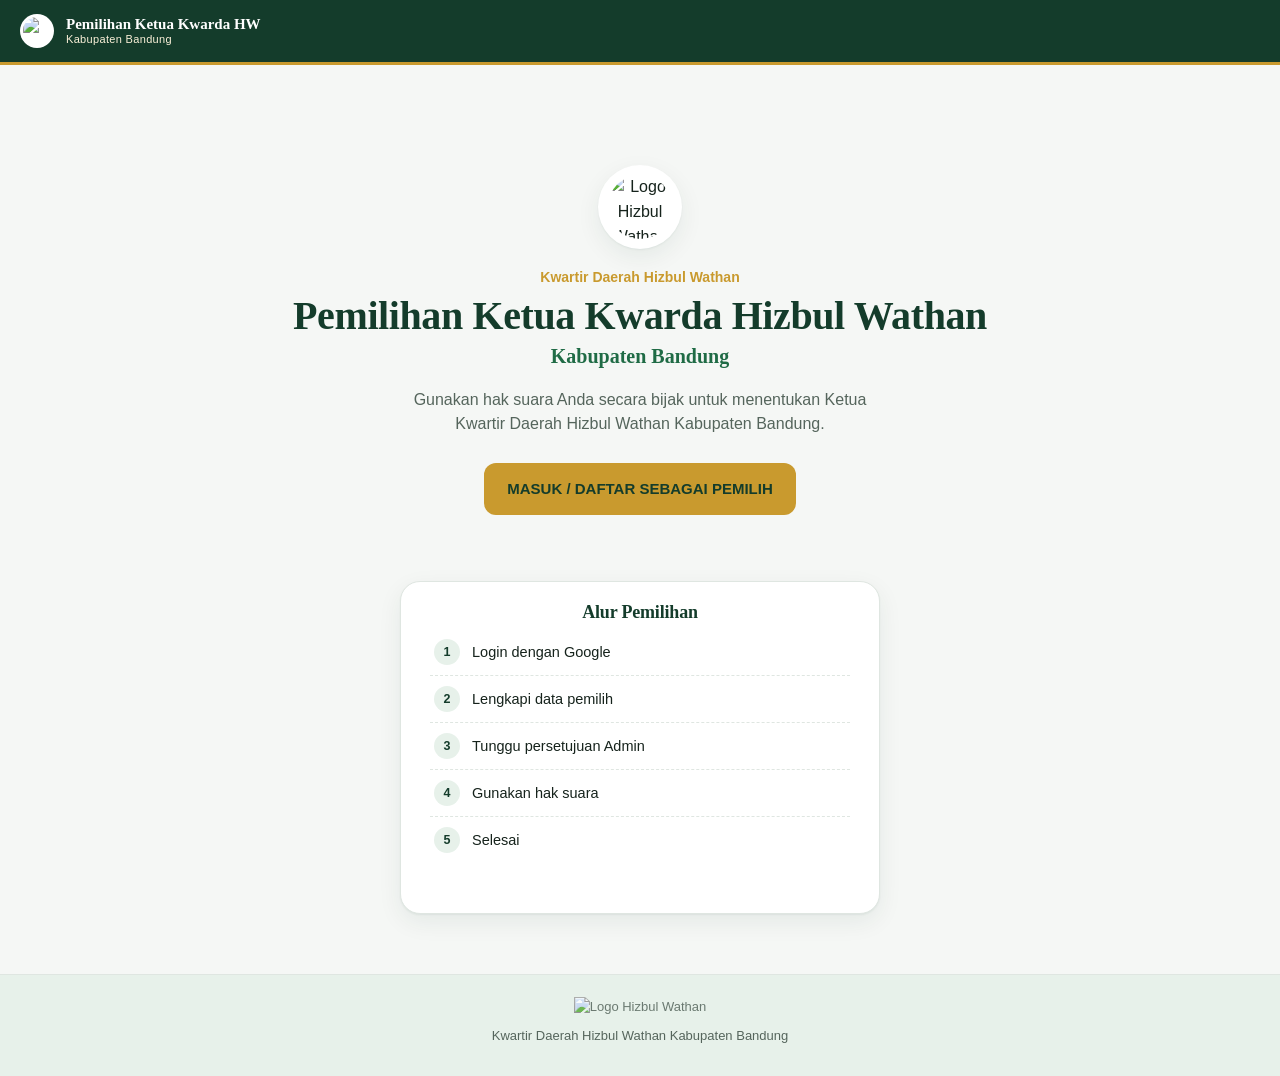
==== index.html @ d9a89821 "Add files via upload" ====
<!DOCTYPE html>
<html lang="id">
<head>
<meta charset="UTF-8">
<meta name="viewport" content="width=device-width, initial-scale=1.0">
<title>Pemilihan Ketua Kwarda Hizbul Wathan Kabupaten Bandung</title>
<link rel="icon" href="assets/logo-hw.png">
<link rel="stylesheet" href="css/style.css">
<link rel="stylesheet" href="css/responsive.css">
</head>
<body>
<div class="page">
  <header class="topbar">
    <img class="logo" src="assets/logo-hw.png" alt="Logo Hizbul Wathan">
    <div class="brand">Pemilihan Ketua Kwarda HW<small>Kabupaten Bandung</small></div>
  </header>

  <main>
    <section class="hero">
      <img class="logo-lg" src="assets/logo-hw.png" alt="Logo Hizbul Wathan">
      <div class="eyebrow-plain">Kwartir Daerah Hizbul Wathan</div>
      <h1>Pemilihan Ketua Kwarda Hizbul Wathan</h1>
      <div class="subjudul">Kabupaten Bandung</div>
      <p class="lede">Gunakan hak suara Anda secara bijak untuk menentukan Ketua Kwartir Daerah Hizbul Wathan Kabupaten Bandung.</p>
      <a href="login.html" class="btn btn-gold">MASUK / DAFTAR SEBAGAI PEMILIH</a>
    </section>

    <section class="card" style="max-width:480px;margin:36px auto 0;">
      <h3 class="center">Alur Pemilihan</h3>
      <ol class="steps">
        <li><span class="num">1</span> Login dengan Google</li>
        <li><span class="num">2</span> Lengkapi data pemilih</li>
        <li><span class="num">3</span> Tunggu persetujuan Admin</li>
        <li><span class="num">4</span> Gunakan hak suara</li>
        <li><span class="num">5</span> Selesai</li>
      </ol>
    </section>
  </main>

  <footer class="footer">
    <img class="footer-logo" src="assets/logo-hw.png" alt="Logo Hizbul Wathan">
    <div>Kwartir Daerah Hizbul Wathan Kabupaten Bandung</div>
  </footer>
</div>
</body>
</html>
---- css/style.css ----
/* =========================================================
   PEMILIHAN KETUA KWARDA HW KABUPATEN BANDUNG
   Design tokens & base styles
   ========================================================= */

:root {
  /* Color */
  --hw-green-deep:   #143C2B;   /* primary — deep scouting green */
  --hw-green:        #1F6B45;   /* mid green for actions */
  --hw-green-soft:   #E7F1EA;   /* soft tint for surfaces */
  --hw-gold:         #C99A2E;   /* elegant accent — muted gold-yellow */
  --hw-gold-soft:    #FBF1D9;
  --hw-ink:          #16231C;   /* near-black, green-tinted */
  --hw-ink-muted:    #55655C;
  --hw-paper:        #FFFFFF;
  --hw-gray:         #F5F7F5;
  --hw-gray-line:    #DFE6E1;
  --hw-red:          #B3372B;
  --hw-red-soft:     #FBEAE7;
  --hw-blue:         #2E5F8A;
  --hw-blue-soft:    #E9F0F7;

  /* Type */
  --font-display: 'Fraunces', Georgia, 'Times New Roman', serif;
  --font-body: 'Plus Jakarta Sans', -apple-system, 'Segoe UI', sans-serif;

  /* Layout */
  --radius-s: 6px;
  --radius-m: 12px;
  --radius-l: 20px;
  --shadow-card: 0 1px 2px rgba(20, 60, 43, 0.06), 0 8px 24px rgba(20, 60, 43, 0.07);
  --max-content: 960px;
  --max-narrow: 560px;
}

@import url('https://fonts.googleapis.com/css2?family=Fraunces:opsz,wght@9..144,400;9..144,600;9..144,700&family=Plus+Jakarta+Sans:wght@400;500;600;700&display=swap');

* { box-sizing: border-box; }
html { -webkit-text-size-adjust: 100%; }

body {
  margin: 0;
  font-family: var(--font-body);
  background: var(--hw-gray);
  color: var(--hw-ink);
  line-height: 1.55;
  -webkit-font-smoothing: antialiased;
}

h1, h2, h3, .display {
  font-family: var(--font-display);
  color: var(--hw-green-deep);
  font-weight: 600;
  line-height: 1.15;
  margin: 0 0 0.4em;
  letter-spacing: -0.01em;
}
h1 { font-size: clamp(28px, 5vw, 40px); }
h2 { font-size: clamp(20px, 3.4vw, 26px); }
h3 { font-size: 18px; }

p { margin: 0 0 1em; color: var(--hw-ink); }
.muted { color: var(--hw-ink-muted); }
a { color: var(--hw-green); }

/* Accessibility: visible keyboard focus */
a:focus-visible, button:focus-visible, input:focus-visible, select:focus-visible,
textarea:focus-visible, .candidate-card:focus-visible, .menu-item:focus-visible {
  outline: 2.5px solid var(--hw-gold);
  outline-offset: 2px;
}
@media (prefers-reduced-motion: reduce) {
  * { animation-duration: 0.001ms !important; transition-duration: 0.001ms !important; }
}

/* ---------- Layout shells ---------- */
.page { min-height: 100vh; display: flex; flex-direction: column; }

.topbar {
  background: var(--hw-green-deep);
  color: #fff;
  padding: 14px 20px;
  display: flex;
  align-items: center;
  gap: 12px;
  position: sticky;
  top: 0;
  z-index: 20;
  border-bottom: 3px solid var(--hw-gold);
}
.topbar img.logo { height: 34px; width: 34px; object-fit: contain; border-radius: 50%; background: #fff; padding: 3px; }
.topbar .brand { font-family: var(--font-display); font-weight: 600; font-size: 15px; line-height: 1.2; }
.topbar .brand small { display: block; font-family: var(--font-body); font-weight: 500; font-size: 11px; color: var(--hw-gold-soft); letter-spacing: 0.03em; }
.topbar .spacer { flex: 1; }
.topbar .user { display: flex; align-items: center; gap: 8px; font-size: 13px; }
.topbar .user img { width: 28px; height: 28px; border-radius: 50%; }
.topbar button.link {
  background: none; border: 1px solid rgba(255,255,255,0.35); color: #fff;
  border-radius: var(--radius-s); padding: 6px 12px; font-size: 13px; cursor: pointer;
}
.topbar button.link:hover { background: rgba(255,255,255,0.12); }

main { flex: 1; width: 100%; max-width: var(--max-content); margin: 0 auto; padding: 24px 18px 60px; }
main.narrow { max-width: var(--max-narrow); }

.footer {
  text-align: center; padding: 22px 16px 30px; color: var(--hw-ink-muted); font-size: 13px;
  background: var(--hw-green-soft); border-top: 1px solid var(--hw-gray-line);
}
.footer .footer-logo { height: 26px; margin-bottom: 8px; opacity: 0.85; }

/* ---------- Hero (landing) ---------- */
.hero { text-align: center; padding: 46px 16px 30px; }
.hero img.logo-lg {
  height: 84px; width: 84px; object-fit: contain; margin: 0 auto 18px; display: block;
  background: #fff; border-radius: 50%; padding: 10px; box-shadow: var(--shadow-card);
}
.hero .eyebrow-plain { color: var(--hw-gold); font-weight: 600; font-size: 14px; margin-bottom: 4px; }
.hero h1 { margin-bottom: 2px; }
.hero .subjudul { font-family: var(--font-display); font-size: 20px; color: var(--hw-green); font-weight: 600; margin-bottom: 16px; }
.hero .lede { max-width: 480px; margin: 0 auto 26px; color: var(--hw-ink-muted); }

/* ---------- Buttons ---------- */
.btn {
  display: inline-flex; align-items: center; justify-content: center; gap: 8px;
  font-family: var(--font-body); font-weight: 600; font-size: 15px;
  padding: 13px 22px; border-radius: var(--radius-m);
  border: 1px solid transparent; cursor: pointer;
  text-decoration: none; transition: transform .08s ease, box-shadow .15s ease;
  min-height: 48px;
}
.btn:active { transform: scale(0.98); }
.btn:disabled { opacity: .5; cursor: not-allowed; }
.btn-primary { background: var(--hw-green-deep); color: #fff; }
.btn-primary:hover { background: var(--hw-green); }
.btn-gold { background: var(--hw-gold); color: var(--hw-green-deep); }
.btn-gold:hover { filter: brightness(1.06); }
.btn-outline { background: #fff; color: var(--hw-green-deep); border-color: var(--hw-gray-line); }
.btn-outline:hover { border-color: var(--hw-green); }
.btn-danger { background: var(--hw-red-soft); color: var(--hw-red); border-color: transparent; }
.btn-block { width: 100%; }
.btn-google { background: #fff; color: var(--hw-ink); border-color: var(--hw-gray-line); }
.btn-google img { width: 18px; height: 18px; }

/* ---------- Steps ---------- */
.steps { list-style: none; margin: 0 auto 30px; padding: 0; max-width: 420px; text-align: left; }
.steps li { display: flex; align-items: center; gap: 12px; padding: 10px 4px; border-bottom: 1px dashed var(--hw-gray-line); font-size: 14.5px; }
.steps li:last-child { border-bottom: none; }
.steps .num {
  flex-shrink: 0; width: 26px; height: 26px; border-radius: 50%;
  background: var(--hw-green-soft); color: var(--hw-green-deep);
  display: flex; align-items: center; justify-content: center; font-weight: 700; font-size: 12.5px;
}

/* ---------- Cards ---------- */
.card { background: var(--hw-paper); border: 1px solid var(--hw-gray-line); border-radius: var(--radius-l); box-shadow: var(--shadow-card); padding: 20px; }
.card + .card { margin-top: 16px; }

.status-card { text-align: center; padding: 30px 20px; }
.status-badge { display: inline-flex; align-items: center; gap: 8px; padding: 8px 16px; border-radius: 100px; font-weight: 700; font-size: 14px; margin: 10px 0 18px; }
.status-badge .dot { width: 9px; height: 9px; border-radius: 50%; }
.status-pending  { background: var(--hw-gold-soft); color: #8A6A16; }
.status-pending .dot { background: #C99A2E; }
.status-approved { background: var(--hw-green-soft); color: var(--hw-green-deep); }
.status-approved .dot { background: var(--hw-green); }
.status-rejected { background: var(--hw-red-soft); color: var(--hw-red); }
.status-rejected .dot { background: var(--hw-red); }
.status-voted    { background: var(--hw-blue-soft); color: var(--hw-blue); }
.status-voted .dot { background: var(--hw-blue); }

.info-box { background: var(--hw-green-soft); border-left: 4px solid var(--hw-gold); padding: 14px 16px; border-radius: var(--radius-s); font-size: 14px; margin: 16px 0; }
.info-box.warn { background: var(--hw-gold-soft); border-left-color: var(--hw-red); }

/* ---------- Dashboard menu ---------- */
.menu-grid { display: grid; grid-template-columns: repeat(2, 1fr); gap: 12px; margin-top: 18px; }
.menu-item {
  background: #fff; border: 1px solid var(--hw-gray-line); border-radius: var(--radius-m);
  padding: 18px 14px; text-align: center; text-decoration: none; color: var(--hw-ink);
  display: flex; flex-direction: column; align-items: center; gap: 8px; font-weight: 600; font-size: 14px;
}
.menu-item:hover { border-color: var(--hw-gold); }
.menu-item .ic { width: 30px; height: 30px; }

.stat-pair { display: grid; grid-template-columns: 1fr 1fr; gap: 12px; margin-top: 16px; }
.stat-box { background: #fff; border: 1px solid var(--hw-gray-line); border-radius: var(--radius-m); padding: 16px; text-align: center; }
.stat-box .num { font-family: var(--font-display); font-size: 26px; color: var(--hw-green-deep); font-weight: 700; }
.stat-box .lbl { font-size: 12.5px; color: var(--hw-ink-muted); margin-top: 2px; }

/* ---------- Forms ---------- */
.field { margin-bottom: 16px; }
.field label { display: block; font-weight: 600; font-size: 13.5px; margin-bottom: 6px; color: var(--hw-green-deep); }
.field .hint { font-size: 12px; color: var(--hw-ink-muted); margin-top: 4px; }
input[type=text], input[type=email], input[type=tel], select, textarea {
  width: 100%; font-family: var(--font-body); font-size: 15px;
  padding: 12px 14px; border-radius: var(--radius-s);
  border: 1.5px solid var(--hw-gray-line); background: #fff; color: var(--hw-ink);
}
input:focus, select:focus, textarea:focus { outline: none; border-color: var(--hw-gold); box-shadow: 0 0 0 3px rgba(201,154,46,0.18); }
input[readonly] { background: var(--hw-gray); color: var(--hw-ink-muted); }
textarea { resize: vertical; min-height: 80px; }

.checkbox-row { display: flex; align-items: flex-start; gap: 10px; font-size: 14px; margin: 18px 0; }
.checkbox-row input { width: 20px; height: 20px; flex-shrink: 0; accent-color: var(--hw-green); margin-top: 1px; }

/* ---------- Candidate cards (voting) ---------- */
.candidate-grid { display: grid; grid-template-columns: 1fr; gap: 16px; margin: 20px 0; }
.candidate-card { background: #fff; border: 2px solid var(--hw-gray-line); border-radius: var(--radius-l); overflow: hidden; cursor: pointer; transition: border-color .12s ease, box-shadow .12s ease; box-shadow: var(--shadow-card); }
.candidate-card:hover { border-color: var(--hw-gold); }
.candidate-card.selected { border-color: var(--hw-green); box-shadow: 0 0 0 3px rgba(31,107,69,0.15); }
.candidate-photo { width: 100%; aspect-ratio: 4/3; object-fit: cover; background: var(--hw-green-soft); display: block; }
.candidate-body { padding: 16px; }
.candidate-number { display: inline-block; background: var(--hw-green-deep); color: var(--hw-gold); font-family: var(--font-display); font-weight: 700; font-size: 13px; padding: 3px 12px; border-radius: 100px; margin-bottom: 8px; }
.candidate-name { font-family: var(--font-display); font-size: 19px; color: var(--hw-green-deep); font-weight: 700; margin-bottom: 6px; }
.candidate-bio { font-size: 13.5px; color: var(--hw-ink-muted); margin-bottom: 10px; }
.candidate-vm { font-size: 13px; margin-bottom: 4px; }
.candidate-vm b { color: var(--hw-green-deep); }
.candidate-select-row { display: flex; align-items: center; gap: 10px; padding-top: 10px; border-top: 1px dashed var(--hw-gray-line); }
.candidate-select-row input[type=radio] { width: 20px; height: 20px; accent-color: var(--hw-green); }
.candidate-select-row label { font-weight: 600; font-size: 14px; cursor: pointer; }

/* ---------- Results ---------- */
.result-row { margin-bottom: 18px; }
.result-head { display: flex; justify-content: space-between; align-items: baseline; margin-bottom: 6px; }
.result-head .name { font-weight: 700; color: var(--hw-green-deep); }
.result-head .pct { font-family: var(--font-display); font-weight: 700; color: var(--hw-gold); font-size: 17px; }
.bar-track { background: var(--hw-gray); border-radius: 100px; height: 12px; overflow: hidden; }
.bar-fill { height: 100%; background: linear-gradient(90deg, var(--hw-green), var(--hw-gold)); border-radius: 100px; }
.result-meta { font-size: 12.5px; color: var(--hw-ink-muted); margin-top: 4px; }

/* ---------- Modal ---------- */
.modal-backdrop { position: fixed; inset: 0; background: rgba(20,32,25,0.55); display: none; align-items: flex-end; justify-content: center; z-index: 100; }
.modal-backdrop.open { display: flex; }
.modal { background: #fff; border-radius: var(--radius-l) var(--radius-l) 0 0; width: 100%; max-width: 480px; padding: 24px 20px 28px; box-shadow: 0 -8px 30px rgba(0,0,0,0.2); }
.modal .choice { background: var(--hw-green-soft); border-radius: var(--radius-m); padding: 14px; margin: 14px 0; text-align: center; }
.modal .choice .num { color: var(--hw-gold); font-weight: 700; }
.modal .choice .name { font-family: var(--font-display); font-size: 18px; color: var(--hw-green-deep); font-weight: 700; }
.modal .actions { display: flex; gap: 10px; margin-top: 18px; }
.modal .actions .btn { flex: 1; }

/* ---------- Toast ---------- */
.toast-wrap { position: fixed; bottom: 18px; left: 50%; transform: translateX(-50%); z-index: 200; display: flex; flex-direction: column; gap: 8px; width: 92%; max-width: 420px; }
.toast { background: var(--hw-ink); color: #fff; padding: 12px 16px; border-radius: var(--radius-s); font-size: 13.5px; box-shadow: 0 6px 20px rgba(0,0,0,0.25); opacity: 0; transform: translateY(10px); animation: toast-in .22s ease forwards; }
.toast.success { background: var(--hw-green-deep); }
.toast.error { background: var(--hw-red); }
.toast.warn { background: #8A6A16; }
@keyframes toast-in { to { opacity: 1; transform: translateY(0); } }

/* ---------- Loading ---------- */
.loading-overlay { position: fixed; inset: 0; background: rgba(245,247,245,0.9); display: none; align-items: center; justify-content: center; flex-direction: column; gap: 12px; z-index: 300; }
.loading-overlay.open { display: flex; }
.spinner { width: 38px; height: 38px; border-radius: 50%; border: 4px solid var(--hw-green-soft); border-top-color: var(--hw-green-deep); animation: spin .8s linear infinite; }
@keyframes spin { to { transform: rotate(360deg); } }
.loading-overlay .msg { font-size: 14px; color: var(--hw-ink-muted); }

/* ---------- Utility ---------- */
.hidden { display: none !important; }
.center { text-align: center; }
.mt-8 { margin-top: 8px; } .mt-16 { margin-top: 16px; } .mt-24 { margin-top: 24px; }
.reference-code {
  font-family: var(--font-display); font-weight: 700; font-size: 20px; letter-spacing: 0.03em; color: var(--hw-green-deep);
  background: var(--hw-gold-soft); border: 1px dashed var(--hw-gold); padding: 10px 16px; border-radius: var(--radius-s); display: inline-block; margin-top: 10px;
}
---- css/responsive.css ----
/* Mobile-first base is in style.css. Enhancements for larger screens below. */

@media (min-width: 640px) {
  .candidate-grid { grid-template-columns: repeat(2, 1fr); }
  .menu-grid { grid-template-columns: repeat(2, 1fr); }
  .modal-backdrop { align-items: center; }
  .modal { border-radius: var(--radius-l); }
}

@media (min-width: 900px) {
  .candidate-grid { grid-template-columns: repeat(3, 1fr); }
  main { padding-top: 40px; }
  .hero { padding-top: 60px; }
}

/* Small phones */
@media (max-width: 360px) {
  .btn { font-size: 14px; padding: 12px 16px; }
  .topbar .brand { font-size: 13px; }
}

/* Admin table becomes horizontally scrollable on narrow screens */
@media (max-width: 720px) {
  .table-wrap { overflow-x: auto; -webkit-overflow-scrolling: touch; }
  table.admin-table { min-width: 640px; }
}
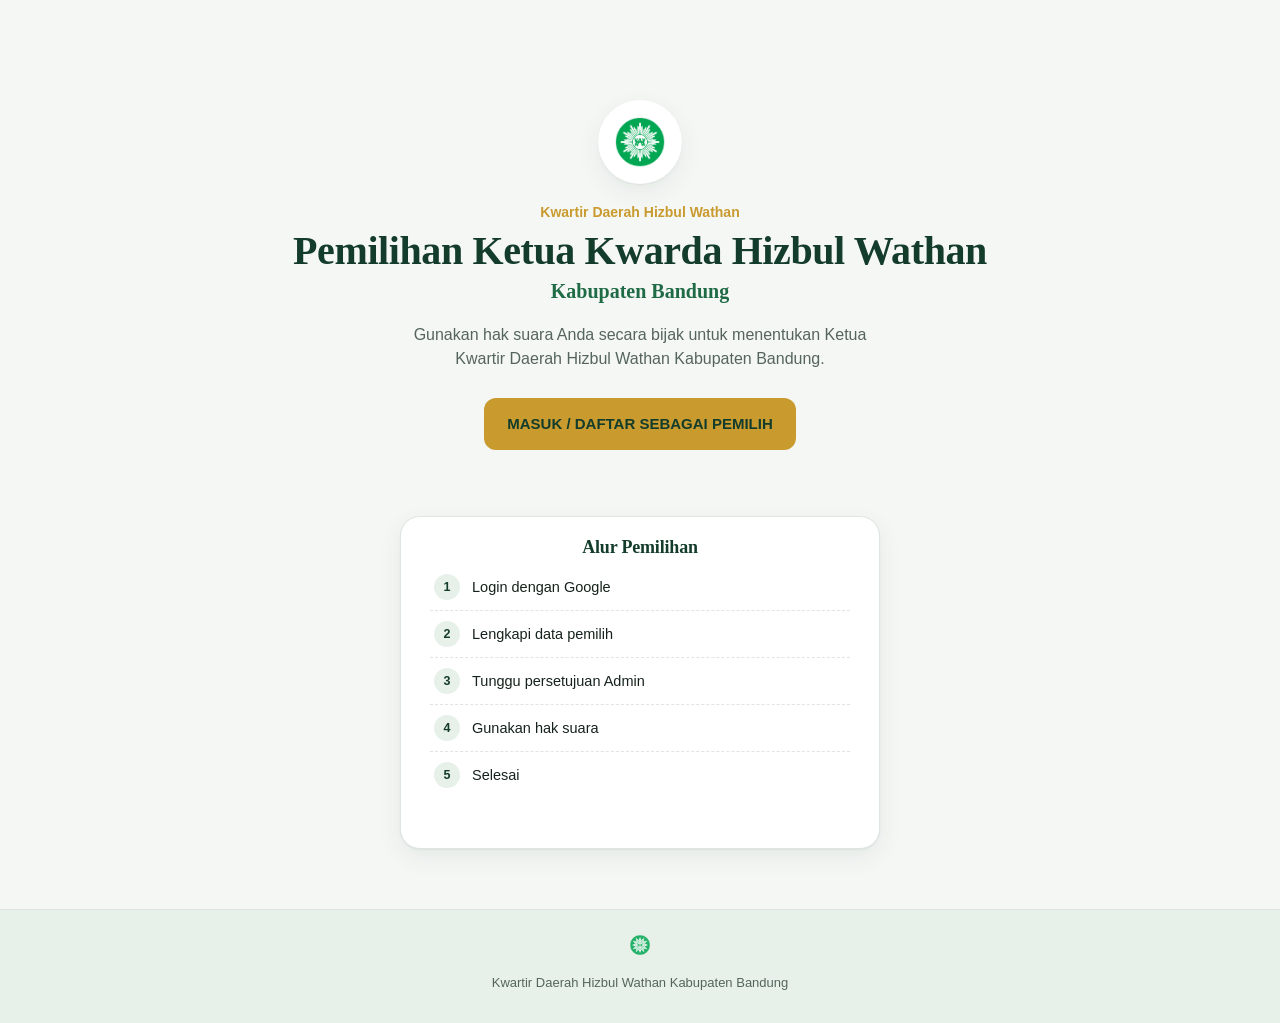
==== commit 80ee8901: "Remove topbar header from index.html Removed the topbar header section from the HTML." ====
--- a/index.html
+++ b/index.html
@@ -10,11 +10,7 @@
 </head>
 <body>
 <div class="page">
-  <header class="topbar">
-    <img class="logo" src="assets/logo-hw.png" alt="Logo Hizbul Wathan">
-    <div class="brand">Pemilihan Ketua Kwarda HW<small>Kabupaten Bandung</small></div>
-  </header>
-
+ 
   <main>
     <section class="hero">
       <img class="logo-lg" src="assets/logo-hw.png" alt="Logo Hizbul Wathan">
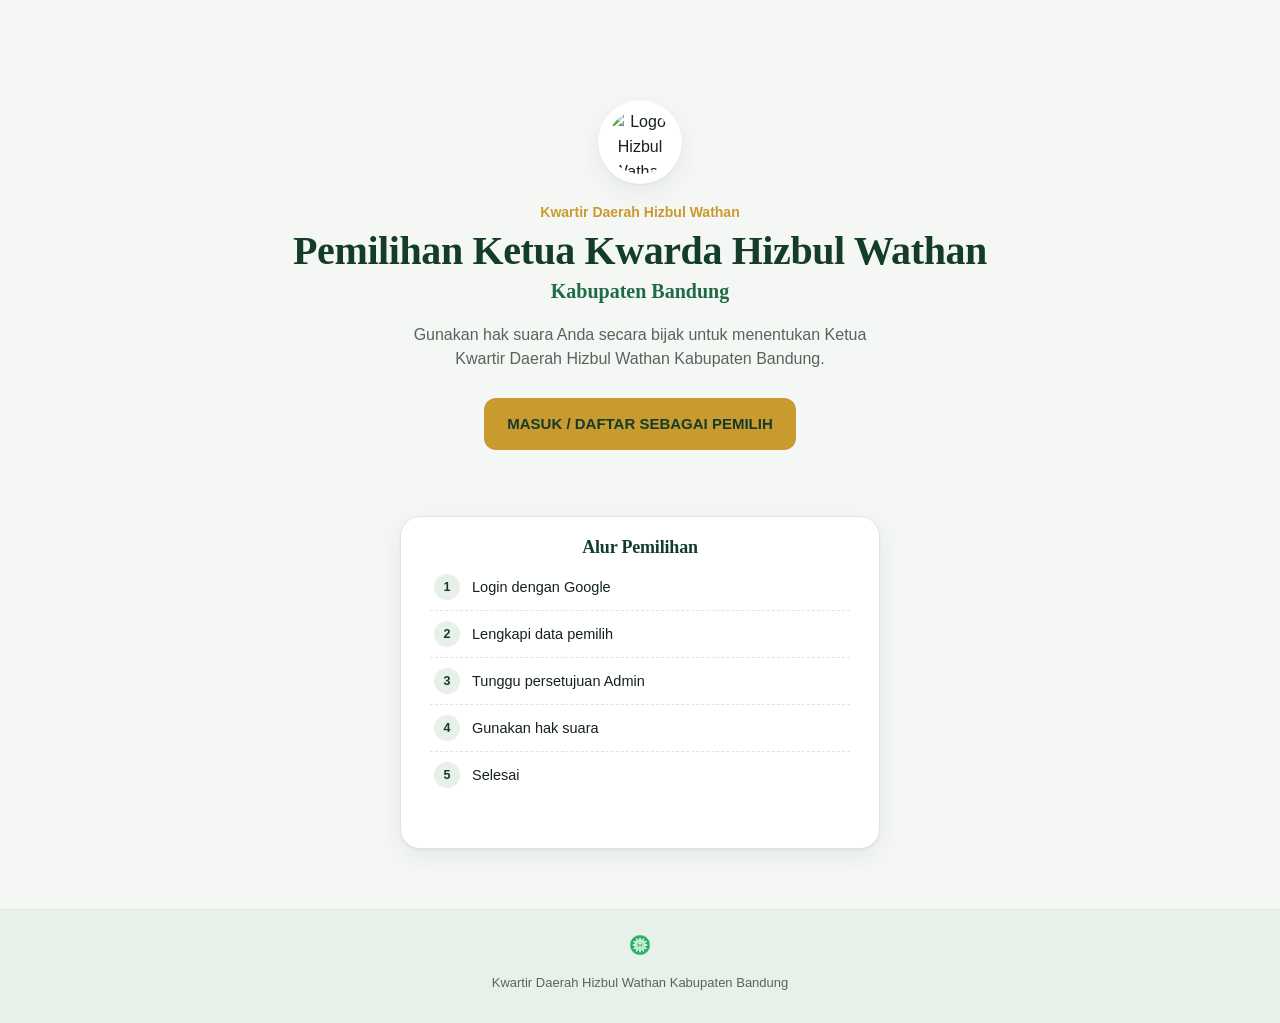
==== commit 0a5569e3: "Update index.html" ====
--- a/index.html
+++ b/index.html
@@ -13,7 +13,7 @@
  
   <main>
     <section class="hero">
-      <img class="logo-lg" src="assets/logo-hw.png" alt="Logo Hizbul Wathan">
+      <img class="logo-lg" src="assets/logo-kwarda.png" alt="Logo Hizbul Wathan">
       <div class="eyebrow-plain">Kwartir Daerah Hizbul Wathan</div>
       <h1>Pemilihan Ketua Kwarda Hizbul Wathan</h1>
       <div class="subjudul">Kabupaten Bandung</div>
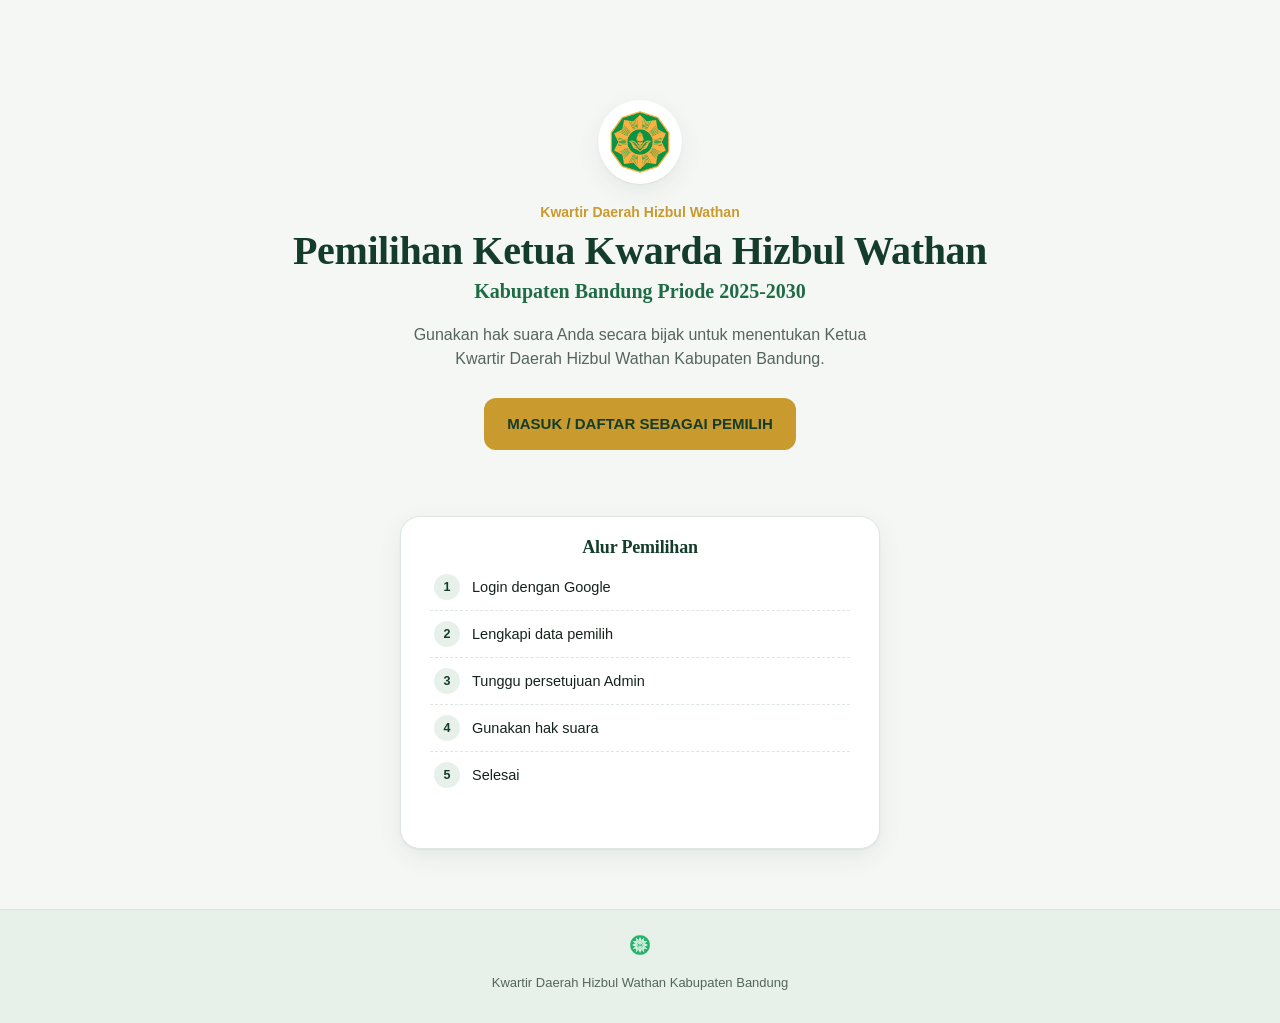
==== commit 5871ebc9: "Update subjudul for Kabupaten Bandung" ====
--- a/index.html
+++ b/index.html
@@ -16,7 +16,7 @@
       <img class="logo-lg" src="assets/logo-kwarda.png" alt="Logo Hizbul Wathan">
       <div class="eyebrow-plain">Kwartir Daerah Hizbul Wathan</div>
       <h1>Pemilihan Ketua Kwarda Hizbul Wathan</h1>
-      <div class="subjudul">Kabupaten Bandung</div>
+      <div class="subjudul">Kabupaten Bandung Priode 2025-2030</div>
       <p class="lede">Gunakan hak suara Anda secara bijak untuk menentukan Ketua Kwartir Daerah Hizbul Wathan Kabupaten Bandung.</p>
       <a href="login.html" class="btn btn-gold">MASUK / DAFTAR SEBAGAI PEMILIH</a>
     </section>
